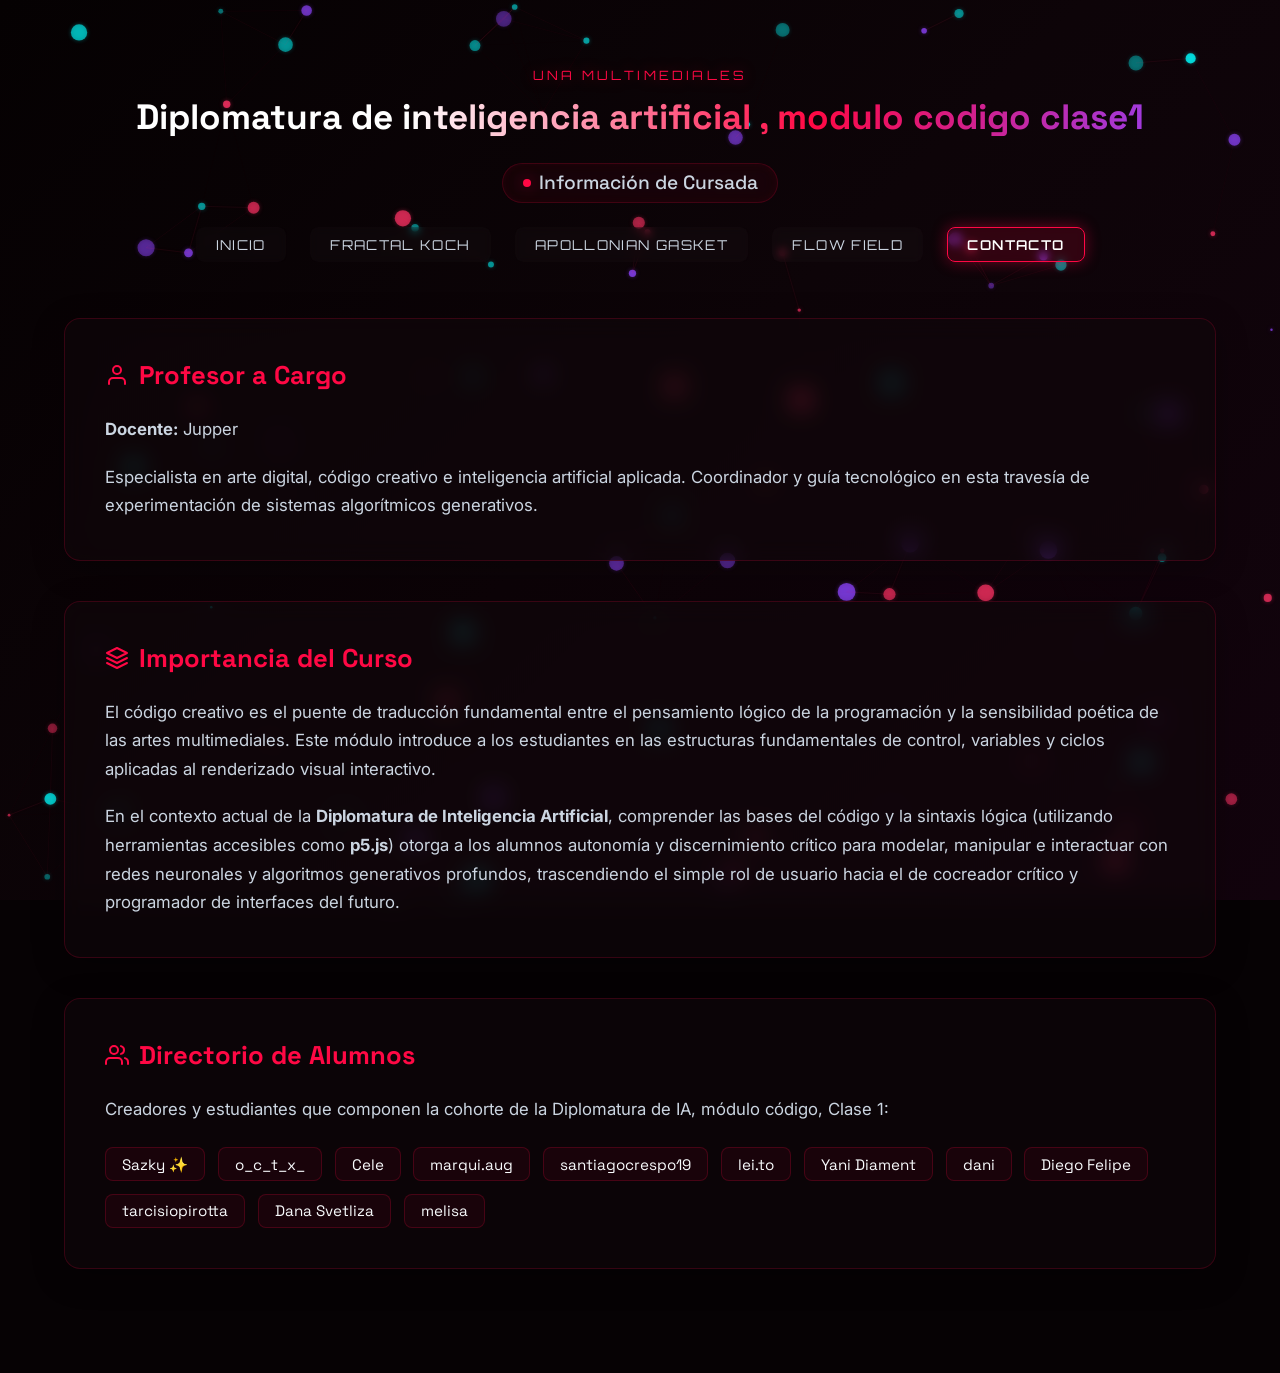
==== contacto.html @ 506a02f1 "primera subida de TPS" ====
<!DOCTYPE html>
<html lang="es">
<head>
  <meta charset="UTF-8">
  <meta name="viewport" content="width=device-width, initial-scale=1.0">
  <title>Diplomatura de inteligencia artificial , modulo codigo clase1 - Información & Contacto</title>
  
  <!-- SEO Meta Tags -->
  <meta name="description" content="Información de contacto, listado de alumnos y profesor de la Diplomatura de Inteligencia Artificial de la UNA Multimediales. Reflexión sobre la importancia del código creativo.">
  <meta name="keywords" content="código creativo, artes multimediales, inteligencia artificial, profesor jupper, una, creative coding">
  
  <!-- Google Fonts -->
  <link rel="preconnect" href="https://fonts.googleapis.com">
  <link rel="preconnect" href="https://fonts.gstatic.com" crossorigin>
  <link href="https://fonts.googleapis.com/css2?family=Inter:wght@400;500;600&family=Orbitron:wght@500;700&family=Space+Grotesk:wght@500;700&display=swap" rel="stylesheet">
  
  <!-- Stylesheets -->
  <link rel="stylesheet" href="styles.css">
</head>
<body>

  <!-- Main Container -->
  <main class="container">
    
    <!-- Header -->
    <header>
      <span class="title-tag">UNA Multimediales</span>
      <h1 id="main-title">Diplomatura de inteligencia artificial , modulo codigo clase1</h1>
      <div class="gallery-section-tag" id="gallery-label">Información de Cursada</div>
      
      <!-- Navigation Bar -->
      <nav class="nav-bar" aria-label="Navegación principal">
        <a href="index.html" class="nav-link" id="nav-home">Inicio</a>
        <a href="koch.html" class="nav-link" id="nav-koch">Fractal Koch</a>
        <a href="apollonian.html" class="nav-link" id="nav-apollonian">Apollonian Gasket</a>
        <a href="flowfield.html" class="nav-link" id="nav-flowfield">Flow Field</a>
        <a href="contacto.html" class="nav-link active" id="nav-contact">Contacto</a>
      </nav>
    </header>

    <!-- Info Sections -->
    <div class="info-container">
      
      <!-- Professor Section -->
      <section class="info-section" aria-labelledby="teacher-heading">
        <h2 id="teacher-heading">
          <svg xmlns="http://www.w3.org/2000/svg" width="24" height="24" viewBox="0 0 24 24" fill="none" stroke="currentColor" stroke-width="2" stroke-linecap="round" stroke-linejoin="round" aria-hidden="true"><path d="M20 21v-2a4 4 0 0 0-4-4H8a4 4 0 0 0-4 4v2"></path><circle cx="12" cy="7" r="4"></circle></svg>
          Profesor a Cargo
        </h2>
        <p><strong>Docente:</strong> Jupper</p>
        <p>Especialista en arte digital, código creativo e inteligencia artificial aplicada. Coordinador y guía tecnológico en esta travesía de experimentación de sistemas algorítmicos generativos.</p>
      </section>

      <!-- Importance Section -->
      <section class="info-section" aria-labelledby="importance-heading">
        <h2 id="importance-heading">
          <svg xmlns="http://www.w3.org/2000/svg" width="24" height="24" viewBox="0 0 24 24" fill="none" stroke="currentColor" stroke-width="2" stroke-linecap="round" stroke-linejoin="round" aria-hidden="true"><path d="M12 2L2 7l10 5 10-5-10-5zM2 17l10 5 10-5M2 12l10 5 10-5"></path></svg>
          Importancia del Curso
        </h2>
        <p>El código creativo es el puente de traducción fundamental entre el pensamiento lógico de la programación y la sensibilidad poética de las artes multimediales. Este módulo introduce a los estudiantes en las estructuras fundamentales de control, variables y ciclos aplicadas al renderizado visual interactivo.</p>
        <p>En el contexto actual de la <strong>Diplomatura de Inteligencia Artificial</strong>, comprender las bases del código y la sintaxis lógica (utilizando herramientas accesibles como <strong>p5.js</strong>) otorga a los alumnos autonomía y discernimiento crítico para modelar, manipular e interactuar con redes neuronales y algoritmos generativos profundos, trascendiendo el simple rol de usuario hacia el de cocreador crítico y programador de interfaces del futuro.</p>
      </section>

      <!-- Students List Section -->
      <section class="info-section" aria-labelledby="students-heading">
        <h2 id="students-heading">
          <svg xmlns="http://www.w3.org/2000/svg" width="24" height="24" viewBox="0 0 24 24" fill="none" stroke="currentColor" stroke-width="2" stroke-linecap="round" stroke-linejoin="round" aria-hidden="true"><path d="M17 21v-2a4 4 0 0 0-4-4H5a4 4 0 0 0-4 4v2"></path><circle cx="9" cy="7" r="4"></circle><path d="M23 21v-2a4 4 0 0 0-3-3.87"></path><path d="M16 3.13a4 4 0 0 1 0 7.75"></path></svg>
          Directorio de Alumnos
        </h2>
        <p>Creadores y estudiantes que componen la cohorte de la Diplomatura de IA, módulo código, Clase 1:</p>
        <div class="student-list-container">
          <span class="student-tag">Sazky ✨</span>
          <span class="student-tag">o_c_t_x_</span>
          <span class="student-tag">Cele</span>
          <span class="student-tag">marqui.aug</span>
          <span class="student-tag">santiagocrespo19</span>
          <span class="student-tag">lei.to</span>
          <span class="student-tag">Yani Diament</span>
          <span class="student-tag">dani</span>
          <span class="student-tag">Diego Felipe</span>
          <span class="student-tag">tarcisiopirotta</span>
          <span class="student-tag">Dana Svetliza</span>
          <span class="student-tag">melisa</span>
        </div>
      </section>

    </div>

  </main>

  <!-- Javascript Scripts -->
  <script src="plexus.js"></script>
</body>
</html>
---- styles.css ----
/* Styling for p5.js Sketch Gallery - Cyber/AI theme with Red & Purple accents */

/* CSS Variables for design tokens */
:root {
  --bg-primary: #060204;
  --bg-card: rgba(18, 8, 12, 0.55);
  --bg-card-hover: rgba(30, 10, 16, 0.75);
  --border-color: rgba(255, 8, 68, 0.18);
  --border-hover: rgba(141, 68, 252, 0.45);
  
  --accent-red: #ff0844;
  --accent-purple: #8d44fc;
  --accent-pink: #ff3366;
  
  --text-primary: #f8fafc;
  --text-secondary: #cbd5e1;
  --text-muted: #64748b;
  
  --glow-red: 0 0 15px rgba(255, 8, 68, 0.4);
  --glow-purple: 0 0 15px rgba(141, 68, 252, 0.3);
  
  --font-title: 'Space Grotesk', sans-serif;
  --font-tech: 'Orbitron', monospace;
  --font-body: 'Inter', sans-serif;
}

/* Reset & Scrollbar */
* {
  margin: 0;
  padding: 0;
  box-sizing: border-box;
}

body {
  background-color: var(--bg-primary);
  color: var(--text-primary);
  font-family: var(--font-body);
  min-height: 100vh;
  overflow-x: hidden;
  position: relative;
}

body.modal-open {
  overflow: hidden;
}

/* Custom Scrollbar */
::-webkit-scrollbar {
  width: 8px;
}
::-webkit-scrollbar-track {
  background: var(--bg-primary);
}
::-webkit-scrollbar-thumb {
  background: rgba(255, 8, 68, 0.2);
  border-radius: 4px;
}
::-webkit-scrollbar-thumb:hover {
  background: rgba(255, 8, 68, 0.5);
}

/* Plexus Canvas Background */
#plexus-canvas {
  position: fixed;
  top: 0;
  left: 0;
  width: 100vw;
  height: 100vh;
  z-index: -1;
  pointer-events: auto; /* allows mouse click and hover tracking */
  background: linear-gradient(135deg, #050102 0%, #0d0408 50%, #12030d 100%);
}

/* Base Layout Container */
.container {
  max-width: 1200px;
  margin: 0 auto;
  padding: 4rem 1.5rem;
  position: relative;
}

/* Header Styles */
header {
  text-align: center;
  margin-bottom: 3.5rem;
}

.title-tag {
  font-family: var(--font-tech);
  color: var(--accent-red);
  font-size: 0.8rem;
  letter-spacing: 0.25em;
  text-transform: uppercase;
  margin-bottom: 0.75rem;
  text-shadow: var(--glow-red);
  display: inline-block;
}

h1 {
  font-family: var(--font-title);
  font-weight: 700;
  font-size: 2.2rem;
  line-height: 1.25;
  margin-bottom: 1.5rem;
  background: linear-gradient(to right, #ffffff 30%, var(--accent-red) 65%, var(--accent-purple) 100%);
  -webkit-background-clip: text;
  -webkit-text-fill-color: transparent;
  background-clip: text;
}

.gallery-section-tag {
  font-family: var(--font-title);
  font-weight: 500;
  font-size: 1.2rem;
  color: var(--text-secondary);
  border: 1px solid var(--border-color);
  padding: 0.4rem 1.2rem;
  border-radius: 50px;
  background: rgba(255, 8, 68, 0.05);
  backdrop-filter: blur(8px);
  -webkit-backdrop-filter: blur(8px);
  display: inline-flex;
  align-items: center;
  gap: 0.5rem;
  box-shadow: inset 0 0 10px rgba(255, 8, 68, 0.05);
}

.gallery-section-tag::before {
  content: '';
  width: 8px;
  height: 8px;
  border-radius: 50%;
  background-color: var(--accent-red);
  box-shadow: var(--glow-red);
  display: inline-block;
  animation: pulse 2s infinite;
}

/* Navigation Menu */
nav.nav-bar {
  display: flex;
  justify-content: center;
  gap: 1.5rem;
  margin-top: 1.5rem;
  margin-bottom: 0.5rem;
}

.nav-link {
  color: var(--text-secondary);
  text-decoration: none;
  font-family: var(--font-tech);
  font-size: 0.85rem;
  letter-spacing: 0.1em;
  text-transform: uppercase;
  padding: 0.5rem 1.2rem;
  border-radius: 8px;
  border: 1px solid transparent;
  transition: all 0.25s ease;
  background: rgba(255, 255, 255, 0.02);
  backdrop-filter: blur(4px);
  -webkit-backdrop-filter: blur(4px);
}

.nav-link:hover {
  color: var(--text-primary);
  border-color: var(--border-color);
  background: rgba(255, 8, 68, 0.05);
  box-shadow: var(--glow-red);
}

.nav-link.active {
  color: #ffffff;
  border-color: var(--accent-red);
  background: rgba(255, 8, 68, 0.15);
  box-shadow: var(--glow-red);
  font-weight: 600;
}

@keyframes pulse {
  0% { transform: scale(0.9); opacity: 0.6; }
  50% { transform: scale(1.2); opacity: 1; box-shadow: 0 0 8px var(--accent-red); }
  100% { transform: scale(0.9); opacity: 0.6; }
}

/* Search Bar Wrapper */
.search-wrapper {
  max-width: 500px;
  margin: 0 auto 3rem auto;
  position: relative;
}

.search-input-container {
  display: flex;
  align-items: center;
  background: rgba(15, 23, 42, 0.6);
  border: 1px solid var(--border-color);
  border-radius: 12px;
  padding: 0.75rem 1.2rem;
  transition: all 0.3s ease;
  box-shadow: 0 4px 20px rgba(0, 0, 0, 0.3);
  backdrop-filter: blur(12px);
  -webkit-backdrop-filter: blur(12px);
}

.search-input-container:focus-within {
  border-color: var(--accent-red);
  box-shadow: var(--glow-red), 0 4px 20px rgba(0, 0, 0, 0.4);
}

.search-icon {
  color: var(--text-secondary);
  margin-right: 0.75rem;
  display: flex;
  align-items: center;
}

.search-input-container input {
  width: 100%;
  background: transparent;
  border: none;
  outline: none;
  color: var(--text-primary);
  font-size: 1rem;
  font-family: var(--font-body);
}

.search-input-container input::placeholder {
  color: var(--text-muted);
}

/* Gallery Grid */
.gallery-grid {
  display: grid;
  grid-template-columns: repeat(auto-fill, minmax(300px, 1fr));
  gap: 2.2rem;
  width: 100%;
}

.no-results {
  grid-column: 1 / -1;
  text-align: center;
  padding: 4rem 2rem;
  background: var(--bg-card);
  border: 1px dashed var(--border-color);
  border-radius: 16px;
  backdrop-filter: blur(8px);
}

.no-results p {
  color: var(--text-secondary);
  font-size: 1.1rem;
}

/* Sketch Card */
.sketch-card {
  background: var(--bg-card);
  border: 1px solid var(--border-color);
  border-radius: 16px;
  overflow: hidden;
  transition: all 0.35s cubic-bezier(0.25, 0.8, 0.25, 1);
  display: flex;
  flex-direction: column;
  backdrop-filter: blur(12px);
  -webkit-backdrop-filter: blur(12px);
  box-shadow: 0 8px 32px rgba(0, 0, 0, 0.3);
}

.sketch-card:hover {
  transform: translateY(-6px);
  border-color: var(--border-hover);
  box-shadow: var(--glow-purple), 0 12px 40px rgba(0, 0, 0, 0.45);
}

/* Card Header cover image & hover iframe preview */
.card-thumb-container {
  width: 100%;
  height: 180px;
  position: relative;
  overflow: hidden;
  border-bottom: 1px solid rgba(255, 255, 255, 0.05);
  background: #050102;
}

.placeholder-img {
  width: 100%;
  height: 100%;
  display: block;
  object-fit: cover;
  transition: opacity 0.4s ease, transform 0.5s ease;
  position: absolute;
  top: 0;
  left: 0;
  z-index: 1;
}

.sketch-card:hover .placeholder-img {
  transform: scale(1.03);
  opacity: 0.15; /* fade placeholder so iframe stands out */
}

/* Hover iframe injection */
.preview-iframe {
  width: 100%;
  height: 100%;
  border: none;
  position: absolute;
  top: 0;
  left: 0;
  z-index: 2;
  opacity: 0;
  transition: opacity 0.4s ease;
  background: transparent;
}

.sketch-card:hover .preview-iframe {
  opacity: 1;
}

/* Card Info */
.card-info {
  padding: 1.5rem;
  flex-grow: 1;
  display: flex;
  flex-direction: column;
  gap: 0.4rem;
}

.card-info h3 {
  font-family: var(--font-title);
  font-size: 1.25rem;
  font-weight: 600;
  color: var(--text-primary);
  white-space: nowrap;
  overflow: hidden;
  text-overflow: ellipsis;
}

.sketch-title {
  color: var(--accent-red);
  font-size: 0.95rem;
  font-weight: 500;
  letter-spacing: 0.02em;
  white-space: nowrap;
  overflow: hidden;
  text-overflow: ellipsis;
}

.sketch-author-sub {
  color: var(--text-muted);
  font-size: 0.8rem;
  margin-top: 0.2rem;
}

/* Card Actions */
.card-actions {
  padding: 1.2rem 1.5rem 1.5rem 1.5rem;
  display: flex;
  gap: 0.8rem;
  border-top: 1px solid rgba(255, 255, 255, 0.03);
}

/* Button UI */
.btn {
  display: inline-flex;
  align-items: center;
  justify-content: center;
  gap: 0.5rem;
  padding: 0.6rem 1rem;
  border-radius: 8px;
  font-size: 0.9rem;
  font-weight: 500;
  cursor: pointer;
  transition: all 0.25s ease;
  text-decoration: none;
  font-family: var(--font-body);
  border: none;
}

.btn svg {
  flex-shrink: 0;
}

.btn-primary {
  background: linear-gradient(135deg, var(--accent-red) 0%, var(--accent-pink) 100%);
  color: #ffffff;
  width: 55%;
  font-weight: 600;
}

.btn-primary:hover {
  box-shadow: 0 0 15px var(--accent-red);
  transform: scale(1.02);
}

.btn-secondary {
  background: rgba(255, 255, 255, 0.05);
  border: 1px solid rgba(255, 255, 255, 0.1);
  color: var(--text-secondary);
  width: 45%;
}

.btn-secondary:hover {
  background: rgba(255, 255, 255, 0.1);
  border-color: var(--text-primary);
  color: var(--text-primary);
}

/* Info Section (For Contact Page) */
.info-section {
  background: var(--bg-card);
  border: 1px solid var(--border-color);
  border-radius: 16px;
  padding: 2.5rem;
  backdrop-filter: blur(12px);
  -webkit-backdrop-filter: blur(12px);
  margin-bottom: 2.5rem;
  box-shadow: 0 8px 32px rgba(0, 0, 0, 0.3);
}

.info-section h2 {
  font-family: var(--font-title);
  color: var(--accent-red);
  margin-bottom: 1.5rem;
  font-size: 1.6rem;
  display: flex;
  align-items: center;
  gap: 0.6rem;
}

.info-section p {
  color: var(--text-secondary);
  line-height: 1.7;
  font-size: 1.05rem;
  margin-bottom: 1.2rem;
}

.info-section p:last-child {
  margin-bottom: 0;
}

/* Student List styled as a flex layout tag cloud */
.student-list-container {
  display: flex;
  flex-wrap: wrap;
  gap: 0.8rem;
  margin-top: 1.5rem;
}

.student-tag {
  background: rgba(255, 8, 68, 0.06);
  border: 1px solid rgba(255, 8, 68, 0.2);
  color: var(--text-primary);
  padding: 0.4rem 1rem;
  border-radius: 8px;
  font-size: 0.95rem;
  transition: all 0.25s ease;
  font-family: var(--font-title);
}

.student-tag:hover {
  border-color: var(--accent-red);
  background: rgba(255, 8, 68, 0.15);
  transform: translateY(-2px);
  box-shadow: var(--glow-red);
}

/* Interactive Modal */
.modal-overlay {
  position: fixed;
  top: 0;
  left: 0;
  width: 100%;
  height: 100%;
  z-index: 1000;
  background: rgba(5, 1, 2, 0.85);
  backdrop-filter: blur(12px);
  -webkit-backdrop-filter: blur(12px);
  opacity: 0;
  pointer-events: none;
  display: flex;
  align-items: center;
  justify-content: center;
  transition: opacity 0.3s ease;
  padding: 1.5rem;
}

.modal-overlay.active {
  opacity: 1;
  pointer-events: auto;
}

.modal-container {
  background: #0a0306;
  border: 1px solid var(--border-hover);
  border-radius: 20px;
  width: 100%;
  max-width: 960px;
  height: 80vh;
  max-height: 700px;
  display: flex;
  flex-direction: column;
  overflow: hidden;
  box-shadow: var(--glow-purple), 0 20px 50px rgba(0, 0, 0, 0.6);
  transform: scale(0.95);
  transition: transform 0.3s cubic-bezier(0.34, 1.56, 0.64, 1);
}

.modal-overlay.active .modal-container {
  transform: scale(1);
}

/* Modal Header */
.modal-header {
  padding: 1.2rem 1.5rem;
  border-bottom: 1px solid rgba(255, 255, 255, 0.05);
  display: flex;
  justify-content: space-between;
  align-items: center;
  background: rgba(18, 8, 12, 0.8);
}

.modal-header-left {
  display: flex;
  flex-direction: column;
  gap: 0.2rem;
}

#modal-title {
  font-family: var(--font-title);
  font-size: 1.25rem;
  font-weight: 600;
  color: var(--text-primary);
}

.modal-external-link {
  color: var(--accent-red);
  font-size: 0.8rem;
  text-decoration: none;
  display: inline-flex;
  align-items: center;
  gap: 0.3rem;
  transition: opacity 0.2s ease;
}

.modal-external-link:hover {
  opacity: 0.8;
  text-decoration: underline;
}

#modal-close {
  background: transparent;
  border: none;
  color: var(--text-secondary);
  cursor: pointer;
  padding: 0.4rem;
  border-radius: 50%;
  display: flex;
  align-items: center;
  justify-content: center;
  transition: all 0.2s ease;
  background: rgba(255, 255, 255, 0.03);
}

#modal-close:hover {
  background: rgba(255, 255, 255, 0.1);
  color: var(--text-primary);
  transform: rotate(90deg);
}

/* Modal Content (iframe viewport) */
.modal-body {
  flex-grow: 1;
  position: relative;
  background: #000000;
}

#modal-iframe {
  width: 100%;
  height: 100%;
  border: none;
  display: none;
}

/* Live Sketch Loading State */
.modal-loading {
  position: absolute;
  top: 0;
  left: 0;
  width: 100%;
  height: 100%;
  display: flex;
  flex-direction: column;
  align-items: center;
  justify-content: center;
  gap: 1.2rem;
  background: #0a0306;
}

.spinner {
  width: 45px;
  height: 45px;
  border: 3px solid rgba(255, 8, 68, 0.1);
  border-radius: 50%;
  border-top-color: var(--accent-red);
  border-bottom-color: var(--accent-purple);
  animation: spin 1s linear infinite;
  box-shadow: 0 0 10px rgba(255, 8, 68, 0.2);
}

@keyframes spin {
  to { transform: rotate(360deg); }
}

.modal-loading p {
  font-family: var(--font-tech);
  color: var(--text-secondary);
  font-size: 0.85rem;
  letter-spacing: 0.1em;
  text-transform: uppercase;
}

/* Canvas viewport for Koch sketch */
.koch-viewport {
  width: 100%;
  height: 60vh;
  min-height: 450px;
  border: 1px solid var(--border-color);
  border-radius: 16px;
  overflow: hidden;
  position: relative;
  background: #060204;
  box-shadow: var(--glow-red);
  margin-top: 1rem;
}

#canvas-container {
  width: 100%;
  height: 100%;
}

#flowfield-canvas {
  display: block;
  width: 100%;
  height: 100%;
}

/* Responsive Rules */
@media (max-width: 768px) {
  .container {
    padding: 2.5rem 1rem;
  }
  
  h1 {
    font-size: 1.7rem;
  }
  
  .gallery-grid {
    grid-template-columns: repeat(auto-fill, minmax(260px, 1fr));
    gap: 1.5rem;
  }
  
  .modal-container {
    height: 70vh;
  }
  
  .info-section {
    padding: 1.5rem;
  }
}
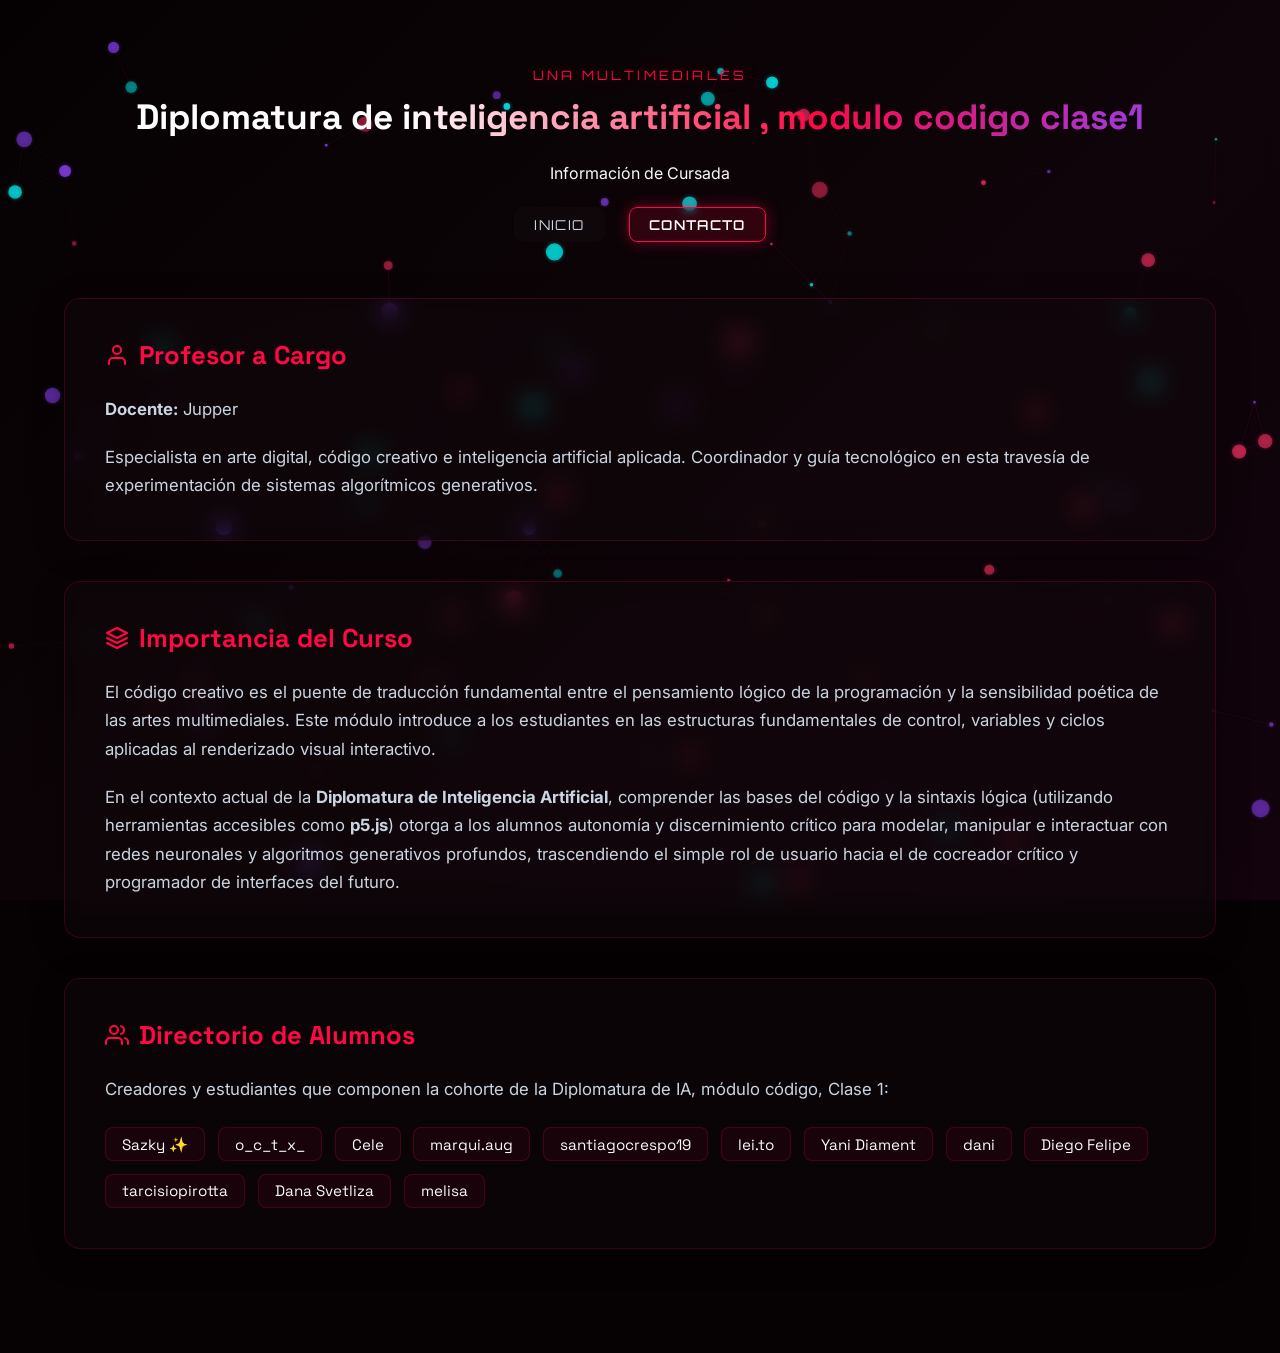
==== commit 84f6de1e: "Reorganización completa: TP1 (p5.js), TP2 (GitHub Pages), TP3 (Render) + eliminación de páginas Koch" ====
--- a/contacto.html
+++ b/contacto.html
@@ -31,9 +31,6 @@
       <!-- Navigation Bar -->
       <nav class="nav-bar" aria-label="Navegación principal">
         <a href="index.html" class="nav-link" id="nav-home">Inicio</a>
-        <a href="koch.html" class="nav-link" id="nav-koch">Fractal Koch</a>
-        <a href="apollonian.html" class="nav-link" id="nav-apollonian">Apollonian Gasket</a>
-        <a href="flowfield.html" class="nav-link" id="nav-flowfield">Flow Field</a>
         <a href="contacto.html" class="nav-link active" id="nav-contact">Contacto</a>
       </nav>
     </header>
--- a/styles.css
+++ b/styles.css
@@ -108,34 +108,6 @@
   background-clip: text;
 }
 
-.gallery-section-tag {
-  font-family: var(--font-title);
-  font-weight: 500;
-  font-size: 1.2rem;
-  color: var(--text-secondary);
-  border: 1px solid var(--border-color);
-  padding: 0.4rem 1.2rem;
-  border-radius: 50px;
-  background: rgba(255, 8, 68, 0.05);
-  backdrop-filter: blur(8px);
-  -webkit-backdrop-filter: blur(8px);
-  display: inline-flex;
-  align-items: center;
-  gap: 0.5rem;
-  box-shadow: inset 0 0 10px rgba(255, 8, 68, 0.05);
-}
-
-.gallery-section-tag::before {
-  content: '';
-  width: 8px;
-  height: 8px;
-  border-radius: 50%;
-  background-color: var(--accent-red);
-  box-shadow: var(--glow-red);
-  display: inline-block;
-  animation: pulse 2s infinite;
-}
-
 /* Navigation Menu */
 nav.nav-bar {
   display: flex;
@@ -182,6 +154,94 @@
   100% { transform: scale(0.9); opacity: 0.6; }
 }
 
+/* ===== Tab Navigation ===== */
+.tab-bar {
+  display: flex;
+  justify-content: center;
+  gap: 0.75rem;
+  margin-top: 2rem;
+  flex-wrap: wrap;
+}
+
+.tab-btn {
+  display: flex;
+  align-items: center;
+  gap: 0.6rem;
+  padding: 0.7rem 1.4rem;
+  border-radius: 12px;
+  border: 1px solid var(--border-color);
+  background: rgba(18, 8, 12, 0.4);
+  backdrop-filter: blur(8px);
+  -webkit-backdrop-filter: blur(8px);
+  cursor: pointer;
+  transition: all 0.3s ease;
+  font-family: var(--font-body);
+  color: var(--text-secondary);
+  text-align: left;
+}
+
+.tab-btn:hover {
+  border-color: var(--accent-purple);
+  background: rgba(141, 68, 252, 0.08);
+  box-shadow: 0 0 12px rgba(141, 68, 252, 0.15);
+  transform: translateY(-2px);
+}
+
+.tab-btn.active {
+  border-color: var(--accent-red);
+  background: rgba(255, 8, 68, 0.12);
+  box-shadow: var(--glow-red);
+  color: #ffffff;
+}
+
+.tab-num {
+  font-family: var(--font-tech);
+  font-size: 0.75rem;
+  color: var(--accent-red);
+  opacity: 0.7;
+}
+
+.tab-btn.active .tab-num {
+  opacity: 1;
+}
+
+.tab-label {
+  font-weight: 600;
+  font-size: 0.95rem;
+}
+
+.tab-count {
+  font-family: var(--font-tech);
+  font-size: 0.65rem;
+  letter-spacing: 0.1em;
+  text-transform: uppercase;
+  padding: 0.15rem 0.5rem;
+  border-radius: 4px;
+  background: rgba(255, 255, 255, 0.04);
+  border: 1px solid rgba(255, 255, 255, 0.06);
+  color: var(--text-muted);
+}
+
+.tab-btn.active .tab-count {
+  border-color: rgba(255, 8, 68, 0.2);
+  color: var(--accent-pink);
+}
+
+/* Tab Section Visibility */
+.tab-section {
+  display: none;
+  animation: fadeIn 0.35s ease;
+}
+
+.tab-section.active {
+  display: block;
+}
+
+@keyframes fadeIn {
+  from { opacity: 0; transform: translateY(8px); }
+  to   { opacity: 1; transform: translateY(0); }
+}
+
 /* Search Bar Wrapper */
 .search-wrapper {
   max-width: 500px;
@@ -251,7 +311,7 @@
   font-size: 1.1rem;
 }
 
-/* Sketch Card */
+/* Sketch Card (shared by all sections) */
 .sketch-card {
   background: var(--bg-card);
   border: 1px solid var(--border-color);
@@ -343,6 +403,7 @@
   white-space: nowrap;
   overflow: hidden;
   text-overflow: ellipsis;
+  line-height: 1.4;
 }
 
 .sketch-author-sub {
@@ -383,7 +444,7 @@
 .btn-primary {
   background: linear-gradient(135deg, var(--accent-red) 0%, var(--accent-pink) 100%);
   color: #ffffff;
-  width: 55%;
+  flex: 1;
   font-weight: 600;
 }
 
@@ -396,7 +457,7 @@
   background: rgba(255, 255, 255, 0.05);
   border: 1px solid rgba(255, 255, 255, 0.1);
   color: var(--text-secondary);
-  width: 45%;
+  flex: 1;
 }
 
 .btn-secondary:hover {
@@ -532,7 +593,7 @@
   color: var(--text-primary);
 }
 
-.modal-external-link {
+#modal-external-link {
   color: var(--accent-red);
   font-size: 0.8rem;
   text-decoration: none;
@@ -542,7 +603,7 @@
   transition: opacity 0.2s ease;
 }
 
-.modal-external-link:hover {
+#modal-external-link:hover {
   opacity: 0.8;
   text-decoration: underline;
 }
@@ -617,31 +678,6 @@
   font-size: 0.85rem;
   letter-spacing: 0.1em;
   text-transform: uppercase;
-}
-
-/* Canvas viewport for Koch sketch */
-.koch-viewport {
-  width: 100%;
-  height: 60vh;
-  min-height: 450px;
-  border: 1px solid var(--border-color);
-  border-radius: 16px;
-  overflow: hidden;
-  position: relative;
-  background: #060204;
-  box-shadow: var(--glow-red);
-  margin-top: 1rem;
-}
-
-#canvas-container {
-  width: 100%;
-  height: 100%;
-}
-
-#flowfield-canvas {
-  display: block;
-  width: 100%;
-  height: 100%;
 }
 
 /* Responsive Rules */
@@ -666,4 +702,14 @@
   .info-section {
     padding: 1.5rem;
   }
-}
+
+  .tab-btn {
+    flex: 1;
+    min-width: 140px;
+    justify-content: center;
+  }
+
+  .tab-count {
+    display: none;
+  }
+}
